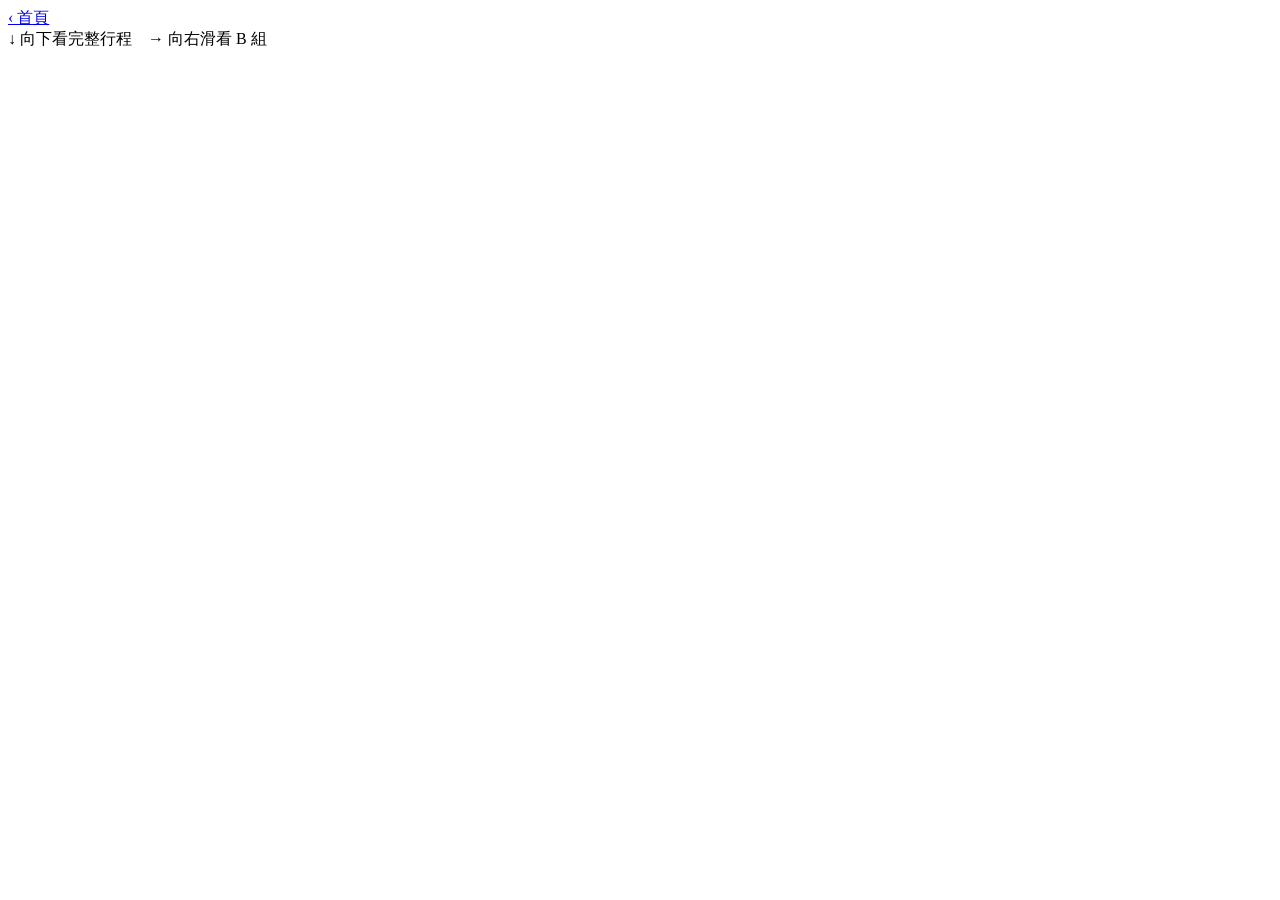
==== a.html @ 84671946 "Add a.html" ====
<!doctype html><html lang="zh-Hant"><head><meta charset="utf-8"><meta name="viewport" content="width=device-width,initial-scale=1,viewport-fit=cover"><meta name="theme-color" content="#f4f0e8"><title>A組親子組｜宜蘭三天兩夜</title><link rel="stylesheet" href="trip.css"></head><body><header class="top"><div class="topline"><a class="home" href="index.html">‹ 首頁</a><div class="viewname"></div></div><div class="hint">↓ 向下看完整行程　→ 向右滑看 B 組</div></header><main class="scroll"><table></table></main><script src="trip.js"></script><script>render('A')</script></body></html>
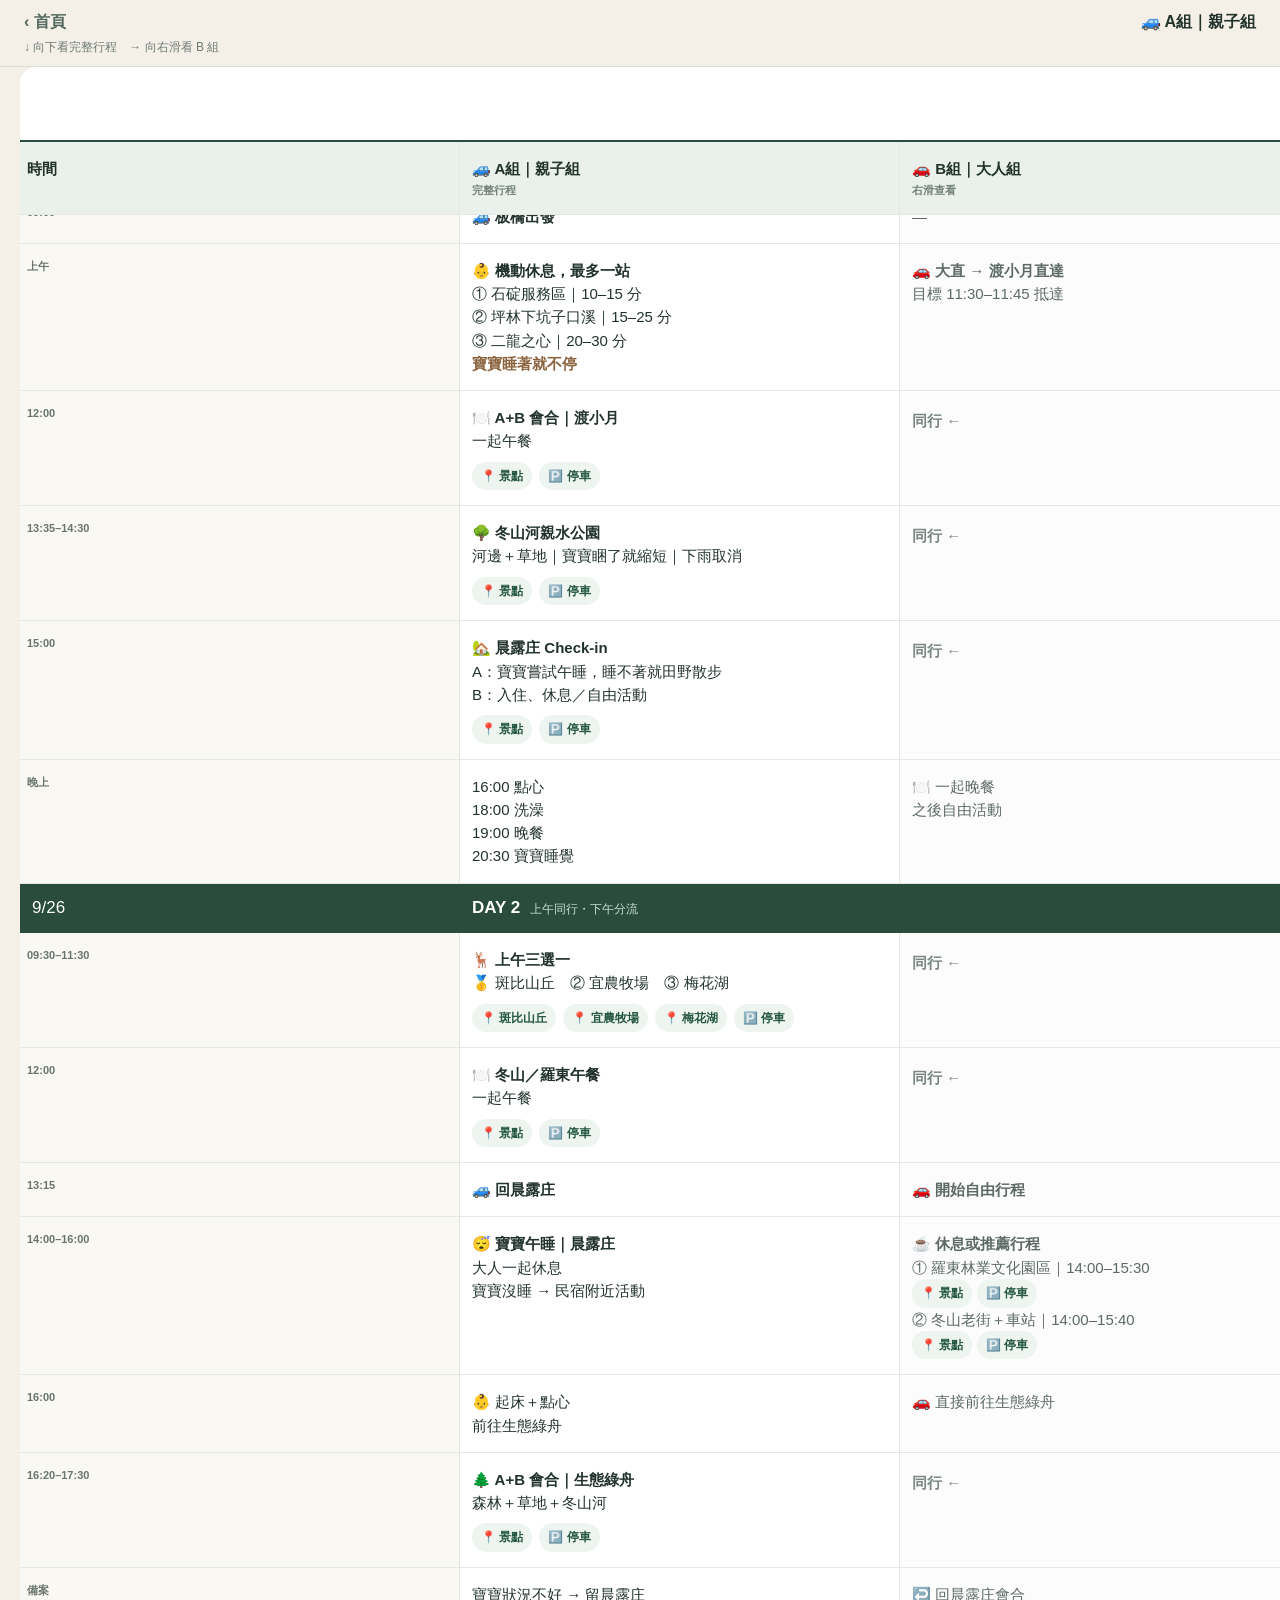
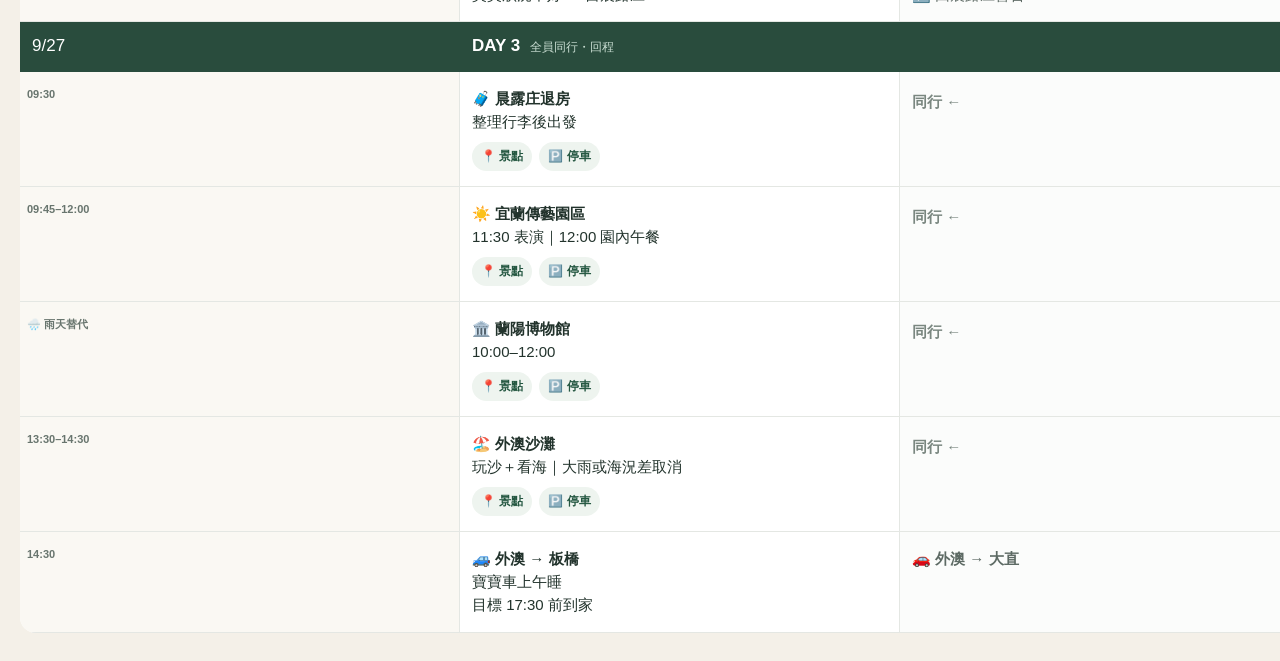
==== commit 3f25db20: "Refresh narrowed layout styles" ====
--- a/a.html
+++ b/a.html
@@ -1 +1 @@
-<!doctype html><html lang="zh-Hant"><head><meta charset="utf-8"><meta name="viewport" content="width=device-width,initial-scale=1,viewport-fit=cover"><meta name="theme-color" content="#f4f0e8"><title>A組親子組｜宜蘭三天兩夜</title><link rel="stylesheet" href="trip.css"></head><body><header class="top"><div class="topline"><a class="home" href="index.html">‹ 首頁</a><div class="viewname"></div></div><div class="hint">↓ 向下看完整行程　→ 向右滑看 B 組</div></header><main class="scroll"><table></table></main><script src="trip.js"></script><script>render('A')</script></body></html>
+<!doctype html><html lang="zh-Hant"><head><meta charset="utf-8"><meta name="viewport" content="width=device-width,initial-scale=1,viewport-fit=cover"><meta name="theme-color" content="#f4f0e8"><title>A組親子組｜宜蘭三天兩夜</title><link rel="stylesheet" href="trip.css?v=2"></head><body><header class="top"><div class="topline"><a class="home" href="index.html">‹ 首頁</a><div class="viewname"></div></div><div class="hint">↓ 向下看完整行程　→ 向右滑看 B 組</div></header><main class="scroll"><table></table></main><script src="trip.js"></script><script>render('A')</script></body></html>
--- a/trip.css
+++ b/trip.css
@@ -0,0 +1 @@
+*{box-sizing:border-box}html{background:#f4f0e8}body{margin:0;color:#22332c;font-family:-apple-system,BlinkMacSystemFont,"PingFang TC","Noto Sans TC",sans-serif}.top{position:sticky;top:0;z-index:5;background:#f4f0e8e8;backdrop-filter:blur(12px);padding:max(12px,env(safe-area-inset-top)) 16px 10px;border-bottom:1px solid #d9ddd7}.topline{display:flex;align-items:center;justify-content:space-between;gap:12px}.home{color:#53685d;text-decoration:none;font-weight:800}.viewname{font-weight:900}.hint{font-size:12px;color:#6e7b74;margin-top:6px}.scroll{overflow-x:auto;-webkit-overflow-scrolling:touch;scroll-snap-type:x proximity;padding-bottom:max(20px,env(safe-area-inset-bottom))}table{border-collapse:separate;border-spacing:0;width:max-content;min-width:100%;background:#fff}th,td{vertical-align:top;border-right:1px solid #e4e7e3;border-bottom:1px solid #e4e7e3;padding:15px 12px;line-height:1.55}thead th{position:sticky;top:75px;z-index:3;background:#eaf1ec;text-align:left;font-size:15px}thead th small{display:block;color:#718079;font-size:11px;margin-top:2px}thead th:first-child{left:0;z-index:4;width:58px;min-width:58px;max-width:58px;padding-left:7px;padding-right:7px}tbody th{position:sticky;left:0;z-index:2;width:58px;min-width:58px;max-width:58px;background:#faf8f3;text-align:left;font-size:11px;line-height:1.35;color:#68756e;padding-left:7px;padding-right:7px;overflow-wrap:anywhere}td{width:calc(100vw - 58px);min-width:calc(100vw - 58px);max-width:calc(100vw - 58px);scroll-snap-align:start;font-size:15px}td:nth-child(3){background:#fbfcfb;color:#5d6a64}.day td,.day th{background:#294c3d;color:white;border-color:#294c3d;padding-top:11px;padding-bottom:11px}.day td{font-size:17px}.day span{font-size:12px;font-weight:500;margin-left:10px;color:#c9ddd2}.links{display:flex;flex-wrap:wrap;gap:7px;margin-top:9px}.map{display:inline-block;background:#eef4ef;color:#245741;text-decoration:none;border-radius:999px;padding:5px 9px;font-size:12px;font-weight:800}.同行{display:inline-block;margin-top:3px;color:#7a8780;font-weight:800}em{color:#8b633e;font-style:normal;font-weight:700}@media(min-width:700px){td{width:440px;min-width:440px;max-width:440px}.scroll{padding:0 20px 28px}table{border-radius:16px;overflow:hidden}.top{padding-left:24px;padding-right:24px}}
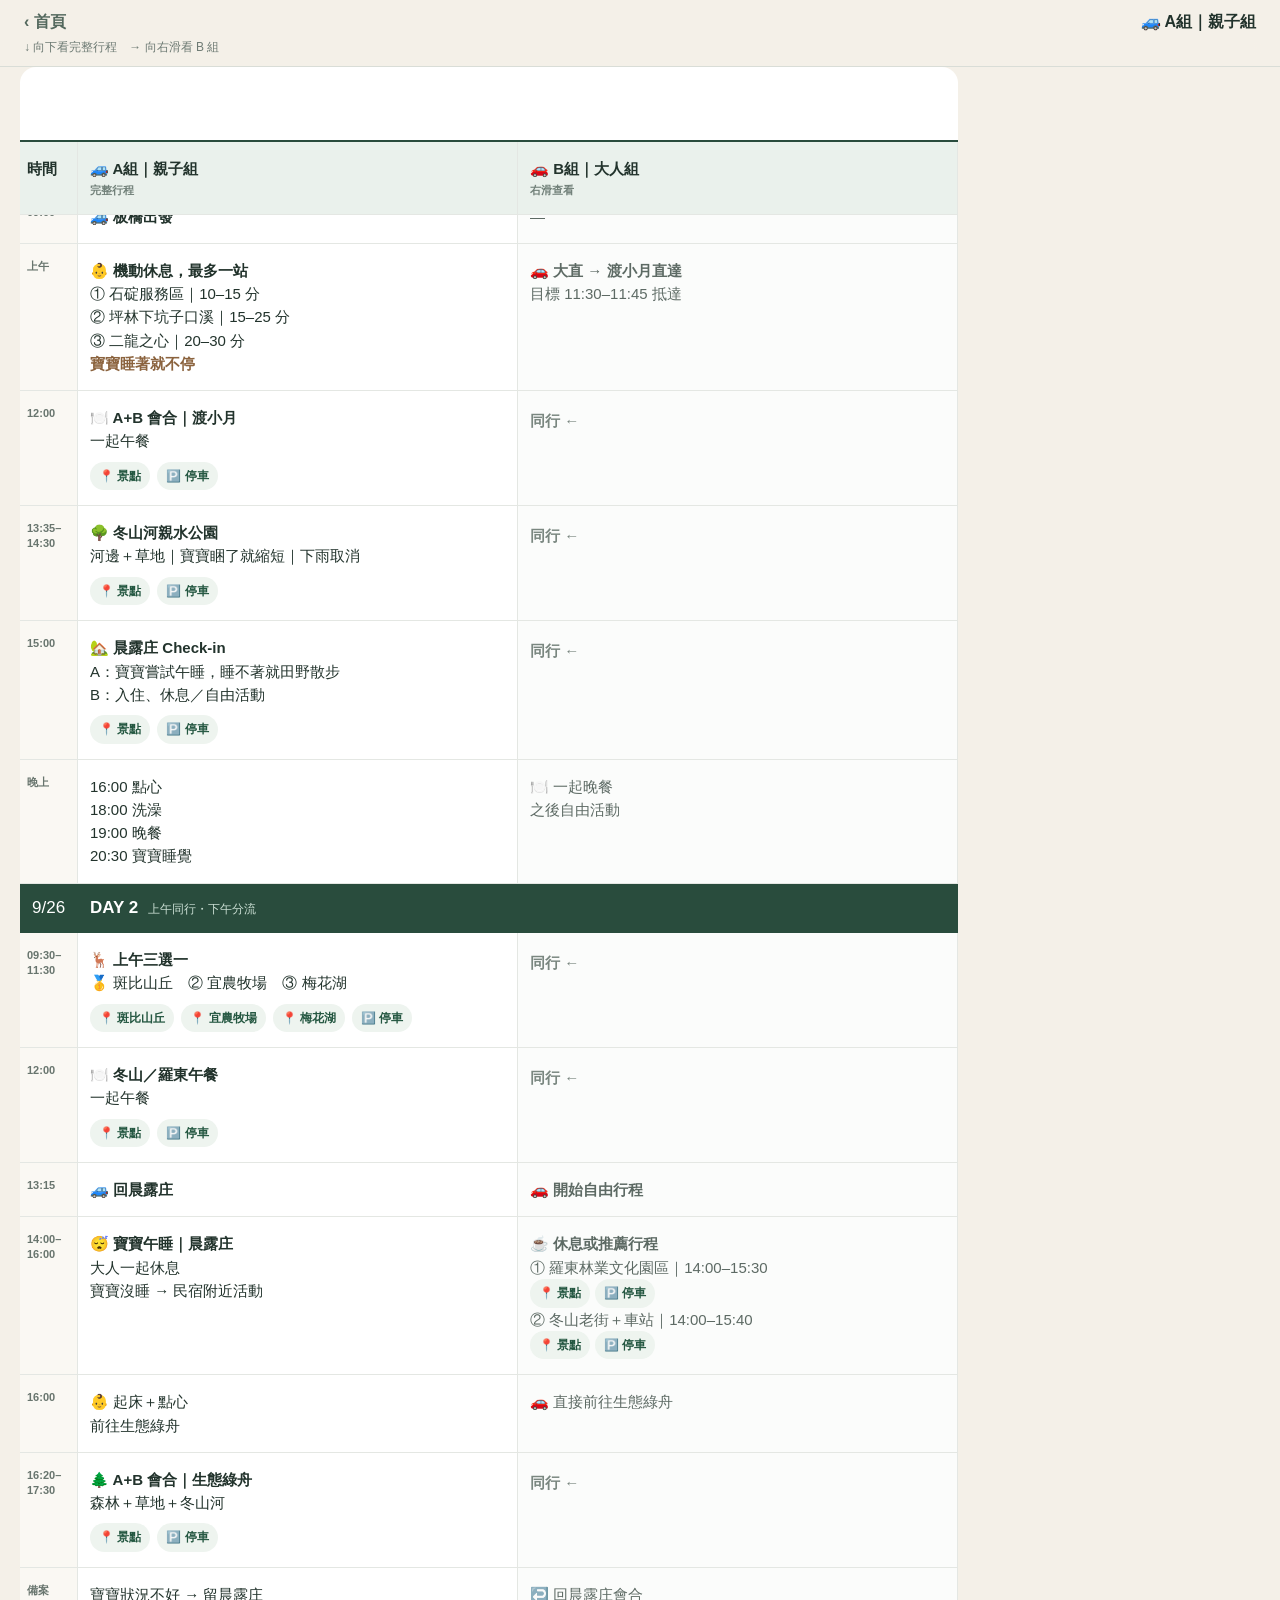
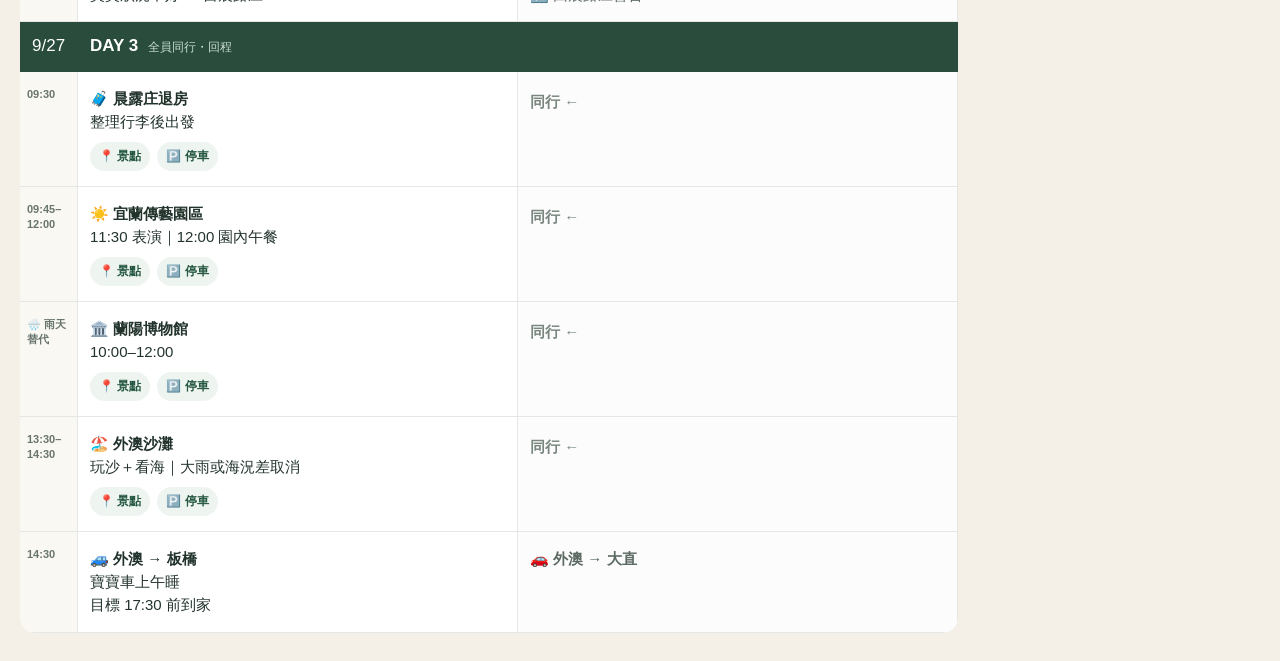
==== commit a32e4120: "Finalize narrow time column (a.html)" ====
--- a/a.html
+++ b/a.html
@@ -1 +1 @@
-<!doctype html><html lang="zh-Hant"><head><meta charset="utf-8"><meta name="viewport" content="width=device-width,initial-scale=1,viewport-fit=cover"><meta name="theme-color" content="#f4f0e8"><title>A組親子組｜宜蘭三天兩夜</title><link rel="stylesheet" href="trip.css?v=2"></head><body><header class="top"><div class="topline"><a class="home" href="index.html">‹ 首頁</a><div class="viewname"></div></div><div class="hint">↓ 向下看完整行程　→ 向右滑看 B 組</div></header><main class="scroll"><table></table></main><script src="trip.js"></script><script>render('A')</script></body></html>
+<!doctype html><html lang="zh-Hant"><head><meta charset="utf-8"><meta name="viewport" content="width=device-width,initial-scale=1,viewport-fit=cover"><meta name="theme-color" content="#f4f0e8"><title>A組親子組｜宜蘭三天兩夜</title><link rel="stylesheet" href="trip.css?v=3"></head><body><header class="top"><div class="topline"><a class="home" href="index.html">‹ 首頁</a><div class="viewname"></div></div><div class="hint">↓ 向下看完整行程　→ 向右滑看 B 組</div></header><main class="scroll"><table></table></main><script src="trip.js"></script><script>render('A')</script></body></html>
--- a/trip.css
+++ b/trip.css
@@ -1 +1 @@
-*{box-sizing:border-box}html{background:#f4f0e8}body{margin:0;color:#22332c;font-family:-apple-system,BlinkMacSystemFont,"PingFang TC","Noto Sans TC",sans-serif}.top{position:sticky;top:0;z-index:5;background:#f4f0e8e8;backdrop-filter:blur(12px);padding:max(12px,env(safe-area-inset-top)) 16px 10px;border-bottom:1px solid #d9ddd7}.topline{display:flex;align-items:center;justify-content:space-between;gap:12px}.home{color:#53685d;text-decoration:none;font-weight:800}.viewname{font-weight:900}.hint{font-size:12px;color:#6e7b74;margin-top:6px}.scroll{overflow-x:auto;-webkit-overflow-scrolling:touch;scroll-snap-type:x proximity;padding-bottom:max(20px,env(safe-area-inset-bottom))}table{border-collapse:separate;border-spacing:0;width:max-content;min-width:100%;background:#fff}th,td{vertical-align:top;border-right:1px solid #e4e7e3;border-bottom:1px solid #e4e7e3;padding:15px 12px;line-height:1.55}thead th{position:sticky;top:75px;z-index:3;background:#eaf1ec;text-align:left;font-size:15px}thead th small{display:block;color:#718079;font-size:11px;margin-top:2px}thead th:first-child{left:0;z-index:4;width:58px;min-width:58px;max-width:58px;padding-left:7px;padding-right:7px}tbody th{position:sticky;left:0;z-index:2;width:58px;min-width:58px;max-width:58px;background:#faf8f3;text-align:left;font-size:11px;line-height:1.35;color:#68756e;padding-left:7px;padding-right:7px;overflow-wrap:anywhere}td{width:calc(100vw - 58px);min-width:calc(100vw - 58px);max-width:calc(100vw - 58px);scroll-snap-align:start;font-size:15px}td:nth-child(3){background:#fbfcfb;color:#5d6a64}.day td,.day th{background:#294c3d;color:white;border-color:#294c3d;padding-top:11px;padding-bottom:11px}.day td{font-size:17px}.day span{font-size:12px;font-weight:500;margin-left:10px;color:#c9ddd2}.links{display:flex;flex-wrap:wrap;gap:7px;margin-top:9px}.map{display:inline-block;background:#eef4ef;color:#245741;text-decoration:none;border-radius:999px;padding:5px 9px;font-size:12px;font-weight:800}.同行{display:inline-block;margin-top:3px;color:#7a8780;font-weight:800}em{color:#8b633e;font-style:normal;font-weight:700}@media(min-width:700px){td{width:440px;min-width:440px;max-width:440px}.scroll{padding:0 20px 28px}table{border-radius:16px;overflow:hidden}.top{padding-left:24px;padding-right:24px}}
+*{box-sizing:border-box}html{background:#f4f0e8}body{margin:0;color:#22332c;font-family:-apple-system,BlinkMacSystemFont,"PingFang TC","Noto Sans TC",sans-serif}.top{position:sticky;top:0;z-index:5;background:#f4f0e8e8;backdrop-filter:blur(12px);padding:max(12px,env(safe-area-inset-top)) 16px 10px;border-bottom:1px solid #d9ddd7}.topline{display:flex;align-items:center;justify-content:space-between;gap:12px}.home{color:#53685d;text-decoration:none;font-weight:800}.viewname{font-weight:900}.hint{font-size:12px;color:#6e7b74;margin-top:6px}.scroll{overflow-x:auto;-webkit-overflow-scrolling:touch;scroll-snap-type:x proximity;padding-bottom:max(20px,env(safe-area-inset-bottom))}table{border-collapse:separate;border-spacing:0;table-layout:fixed;width:calc(200vw - 58px);min-width:calc(200vw - 58px);background:#fff}th,td{vertical-align:top;border-right:1px solid #e4e7e3;border-bottom:1px solid #e4e7e3;padding:15px 12px;line-height:1.55}thead th{position:sticky;top:75px;z-index:3;background:#eaf1ec;text-align:left;font-size:15px}thead th small{display:block;color:#718079;font-size:11px;margin-top:2px}thead th:first-child{left:0;z-index:4;width:58px;min-width:58px;max-width:58px;padding-left:7px;padding-right:7px}tbody th{position:sticky;left:0;z-index:2;width:58px;min-width:58px;max-width:58px;background:#faf8f3;text-align:left;font-size:11px;line-height:1.35;color:#68756e;padding-left:7px;padding-right:7px;overflow-wrap:anywhere}td{width:calc(100vw - 58px);min-width:calc(100vw - 58px);max-width:calc(100vw - 58px);scroll-snap-align:start;font-size:15px}td:nth-child(3){background:#fbfcfb;color:#5d6a64}.day td,.day th{background:#294c3d;color:white;border-color:#294c3d;padding-top:11px;padding-bottom:11px}.day td{font-size:17px}.day span{font-size:12px;font-weight:500;margin-left:10px;color:#c9ddd2}.links{display:flex;flex-wrap:wrap;gap:7px;margin-top:9px}.map{display:inline-block;background:#eef4ef;color:#245741;text-decoration:none;border-radius:999px;padding:5px 9px;font-size:12px;font-weight:800}.同行{display:inline-block;margin-top:3px;color:#7a8780;font-weight:800}em{color:#8b633e;font-style:normal;font-weight:700}@media(min-width:700px){td{width:440px;min-width:440px;max-width:440px}.scroll{padding:0 20px 28px}table{width:938px;min-width:938px;border-radius:16px;overflow:hidden}.top{padding-left:24px;padding-right:24px}}
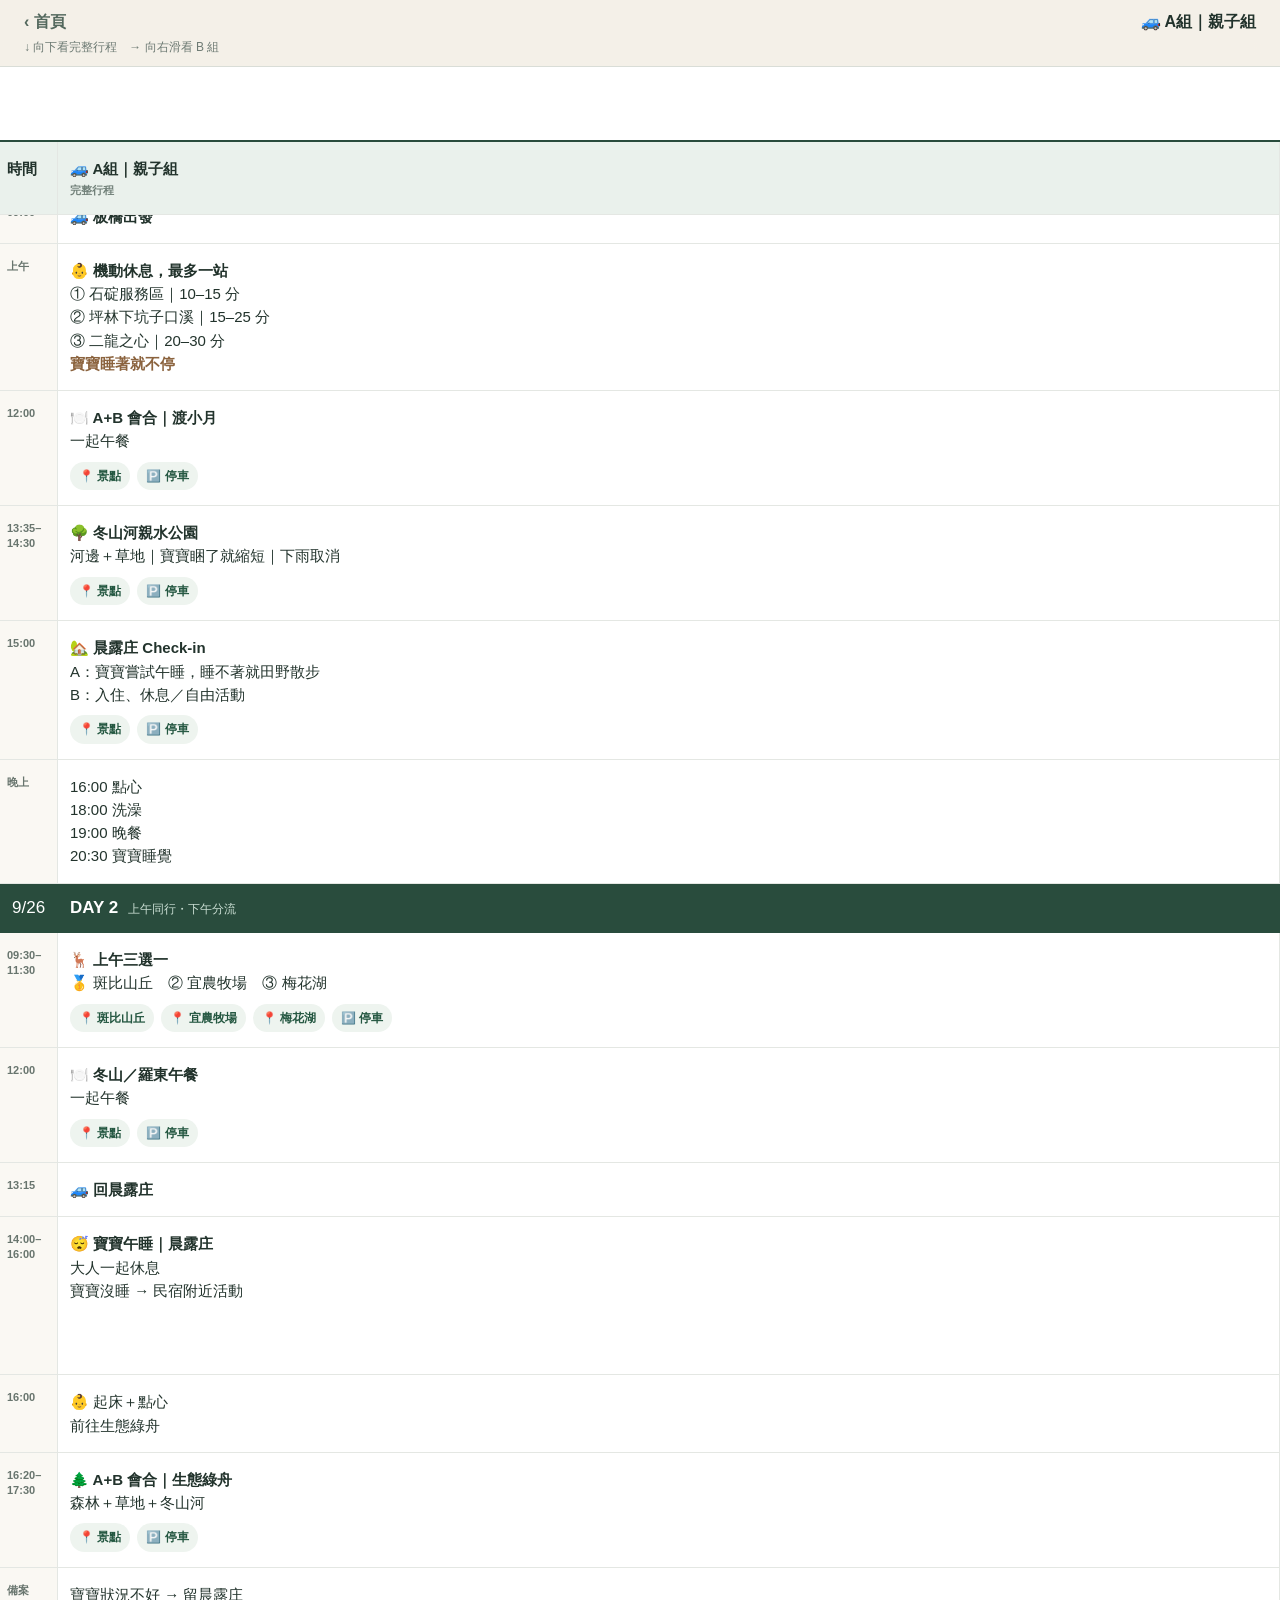
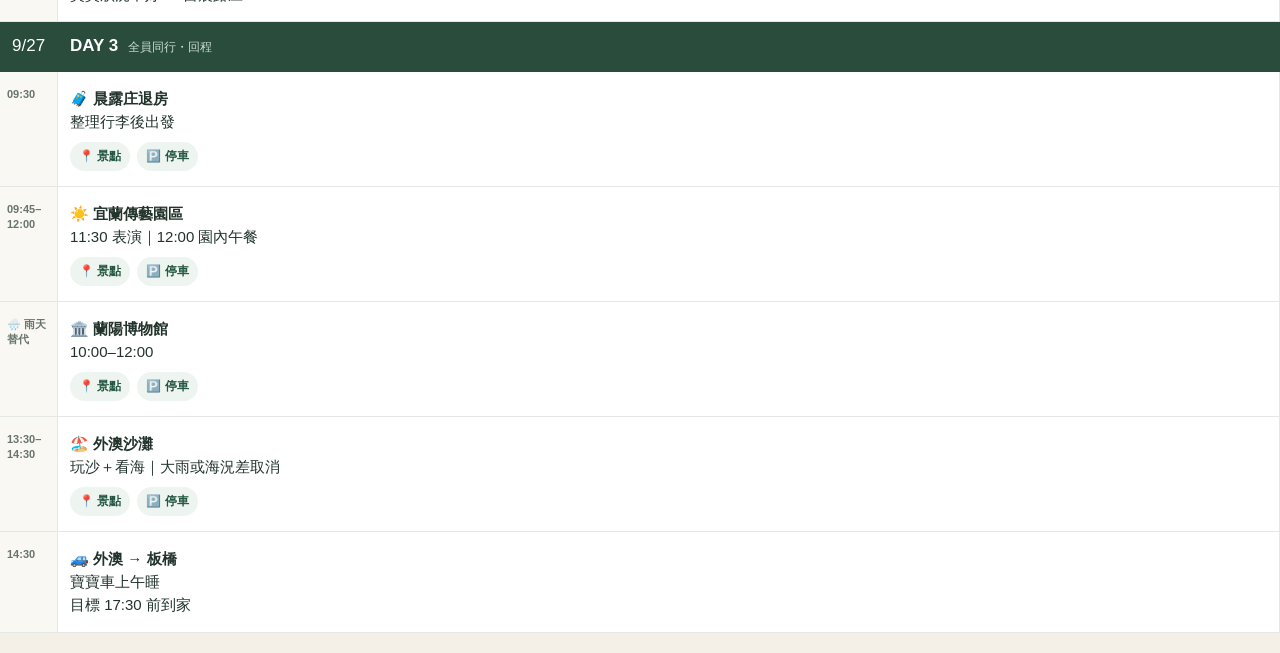
==== commit 79739c2d: "Keep the secondary itinerary off the initial viewport (a.html)" ====
--- a/a.html
+++ b/a.html
@@ -1 +1 @@
-<!doctype html><html lang="zh-Hant"><head><meta charset="utf-8"><meta name="viewport" content="width=device-width,initial-scale=1,viewport-fit=cover"><meta name="theme-color" content="#f4f0e8"><title>A組親子組｜宜蘭三天兩夜</title><link rel="stylesheet" href="trip.css?v=3"></head><body><header class="top"><div class="topline"><a class="home" href="index.html">‹ 首頁</a><div class="viewname"></div></div><div class="hint">↓ 向下看完整行程　→ 向右滑看 B 組</div></header><main class="scroll"><table></table></main><script src="trip.js"></script><script>render('A')</script></body></html>
+<!doctype html><html lang="zh-Hant"><head><meta charset="utf-8"><meta name="viewport" content="width=device-width,initial-scale=1,viewport-fit=cover"><meta name="theme-color" content="#f4f0e8"><title>A組親子組｜宜蘭三天兩夜</title><link rel="stylesheet" href="trip.css?v=4"></head><body><header class="top"><div class="topline"><a class="home" href="index.html">‹ 首頁</a><div class="viewname"></div></div><div class="hint">↓ 向下看完整行程　→ 向右滑看 B 組</div></header><main class="scroll"><table></table></main><script src="trip.js"></script><script>render('A')</script></body></html>
--- a/trip.css
+++ b/trip.css
@@ -1 +1 @@
-*{box-sizing:border-box}html{background:#f4f0e8}body{margin:0;color:#22332c;font-family:-apple-system,BlinkMacSystemFont,"PingFang TC","Noto Sans TC",sans-serif}.top{position:sticky;top:0;z-index:5;background:#f4f0e8e8;backdrop-filter:blur(12px);padding:max(12px,env(safe-area-inset-top)) 16px 10px;border-bottom:1px solid #d9ddd7}.topline{display:flex;align-items:center;justify-content:space-between;gap:12px}.home{color:#53685d;text-decoration:none;font-weight:800}.viewname{font-weight:900}.hint{font-size:12px;color:#6e7b74;margin-top:6px}.scroll{overflow-x:auto;-webkit-overflow-scrolling:touch;scroll-snap-type:x proximity;padding-bottom:max(20px,env(safe-area-inset-bottom))}table{border-collapse:separate;border-spacing:0;table-layout:fixed;width:calc(200vw - 58px);min-width:calc(200vw - 58px);background:#fff}th,td{vertical-align:top;border-right:1px solid #e4e7e3;border-bottom:1px solid #e4e7e3;padding:15px 12px;line-height:1.55}thead th{position:sticky;top:75px;z-index:3;background:#eaf1ec;text-align:left;font-size:15px}thead th small{display:block;color:#718079;font-size:11px;margin-top:2px}thead th:first-child{left:0;z-index:4;width:58px;min-width:58px;max-width:58px;padding-left:7px;padding-right:7px}tbody th{position:sticky;left:0;z-index:2;width:58px;min-width:58px;max-width:58px;background:#faf8f3;text-align:left;font-size:11px;line-height:1.35;color:#68756e;padding-left:7px;padding-right:7px;overflow-wrap:anywhere}td{width:calc(100vw - 58px);min-width:calc(100vw - 58px);max-width:calc(100vw - 58px);scroll-snap-align:start;font-size:15px}td:nth-child(3){background:#fbfcfb;color:#5d6a64}.day td,.day th{background:#294c3d;color:white;border-color:#294c3d;padding-top:11px;padding-bottom:11px}.day td{font-size:17px}.day span{font-size:12px;font-weight:500;margin-left:10px;color:#c9ddd2}.links{display:flex;flex-wrap:wrap;gap:7px;margin-top:9px}.map{display:inline-block;background:#eef4ef;color:#245741;text-decoration:none;border-radius:999px;padding:5px 9px;font-size:12px;font-weight:800}.同行{display:inline-block;margin-top:3px;color:#7a8780;font-weight:800}em{color:#8b633e;font-style:normal;font-weight:700}@media(min-width:700px){td{width:440px;min-width:440px;max-width:440px}.scroll{padding:0 20px 28px}table{width:938px;min-width:938px;border-radius:16px;overflow:hidden}.top{padding-left:24px;padding-right:24px}}
+*{box-sizing:border-box}html{background:#f4f0e8}body{margin:0;color:#22332c;font-family:-apple-system,BlinkMacSystemFont,"PingFang TC","Noto Sans TC",sans-serif}.top{position:sticky;top:0;z-index:5;background:#f4f0e8e8;backdrop-filter:blur(12px);padding:max(12px,env(safe-area-inset-top)) 16px 10px;border-bottom:1px solid #d9ddd7}.topline{display:flex;align-items:center;justify-content:space-between;gap:12px}.home{color:#53685d;text-decoration:none;font-weight:800}.viewname{font-weight:900}.hint{font-size:12px;color:#6e7b74;margin-top:6px}.scroll{width:100%;overflow-x:auto;-webkit-overflow-scrolling:touch;scroll-snap-type:x mandatory;padding-bottom:max(20px,env(safe-area-inset-bottom))}table{border-collapse:separate;border-spacing:0;table-layout:fixed;width:calc(200dvw - 58px);min-width:calc(200dvw - 58px);background:#fff}th,td{vertical-align:top;border-right:1px solid #e4e7e3;border-bottom:1px solid #e4e7e3;padding:15px 12px;line-height:1.55}thead th{position:sticky;top:75px;z-index:3;background:#eaf1ec;text-align:left;font-size:15px}thead th small{display:block;color:#718079;font-size:11px;margin-top:2px}thead th:first-child{left:0;z-index:4;width:58px;min-width:58px;max-width:58px;padding-left:7px;padding-right:7px}tbody th{position:sticky;left:0;z-index:2;width:58px;min-width:58px;max-width:58px;background:#faf8f3;text-align:left;font-size:11px;line-height:1.35;color:#68756e;padding-left:7px;padding-right:7px;overflow-wrap:anywhere}td{width:calc(100dvw - 58px);min-width:calc(100dvw - 58px);max-width:calc(100dvw - 58px);scroll-snap-align:start;font-size:15px}td:nth-child(3){background:#fbfcfb;color:#5d6a64}.day td,.day th{background:#294c3d;color:white;border-color:#294c3d;padding-top:11px;padding-bottom:11px}.day td{font-size:17px}.day span{font-size:12px;font-weight:500;margin-left:10px;color:#c9ddd2}.links{display:flex;flex-wrap:wrap;gap:7px;margin-top:9px}.map{display:inline-block;background:#eef4ef;color:#245741;text-decoration:none;border-radius:999px;padding:5px 9px;font-size:12px;font-weight:800}.同行{display:inline-block;margin-top:3px;color:#7a8780;font-weight:800}em{color:#8b633e;font-style:normal;font-weight:700}@media(min-width:700px){.top{padding-left:24px;padding-right:24px}}
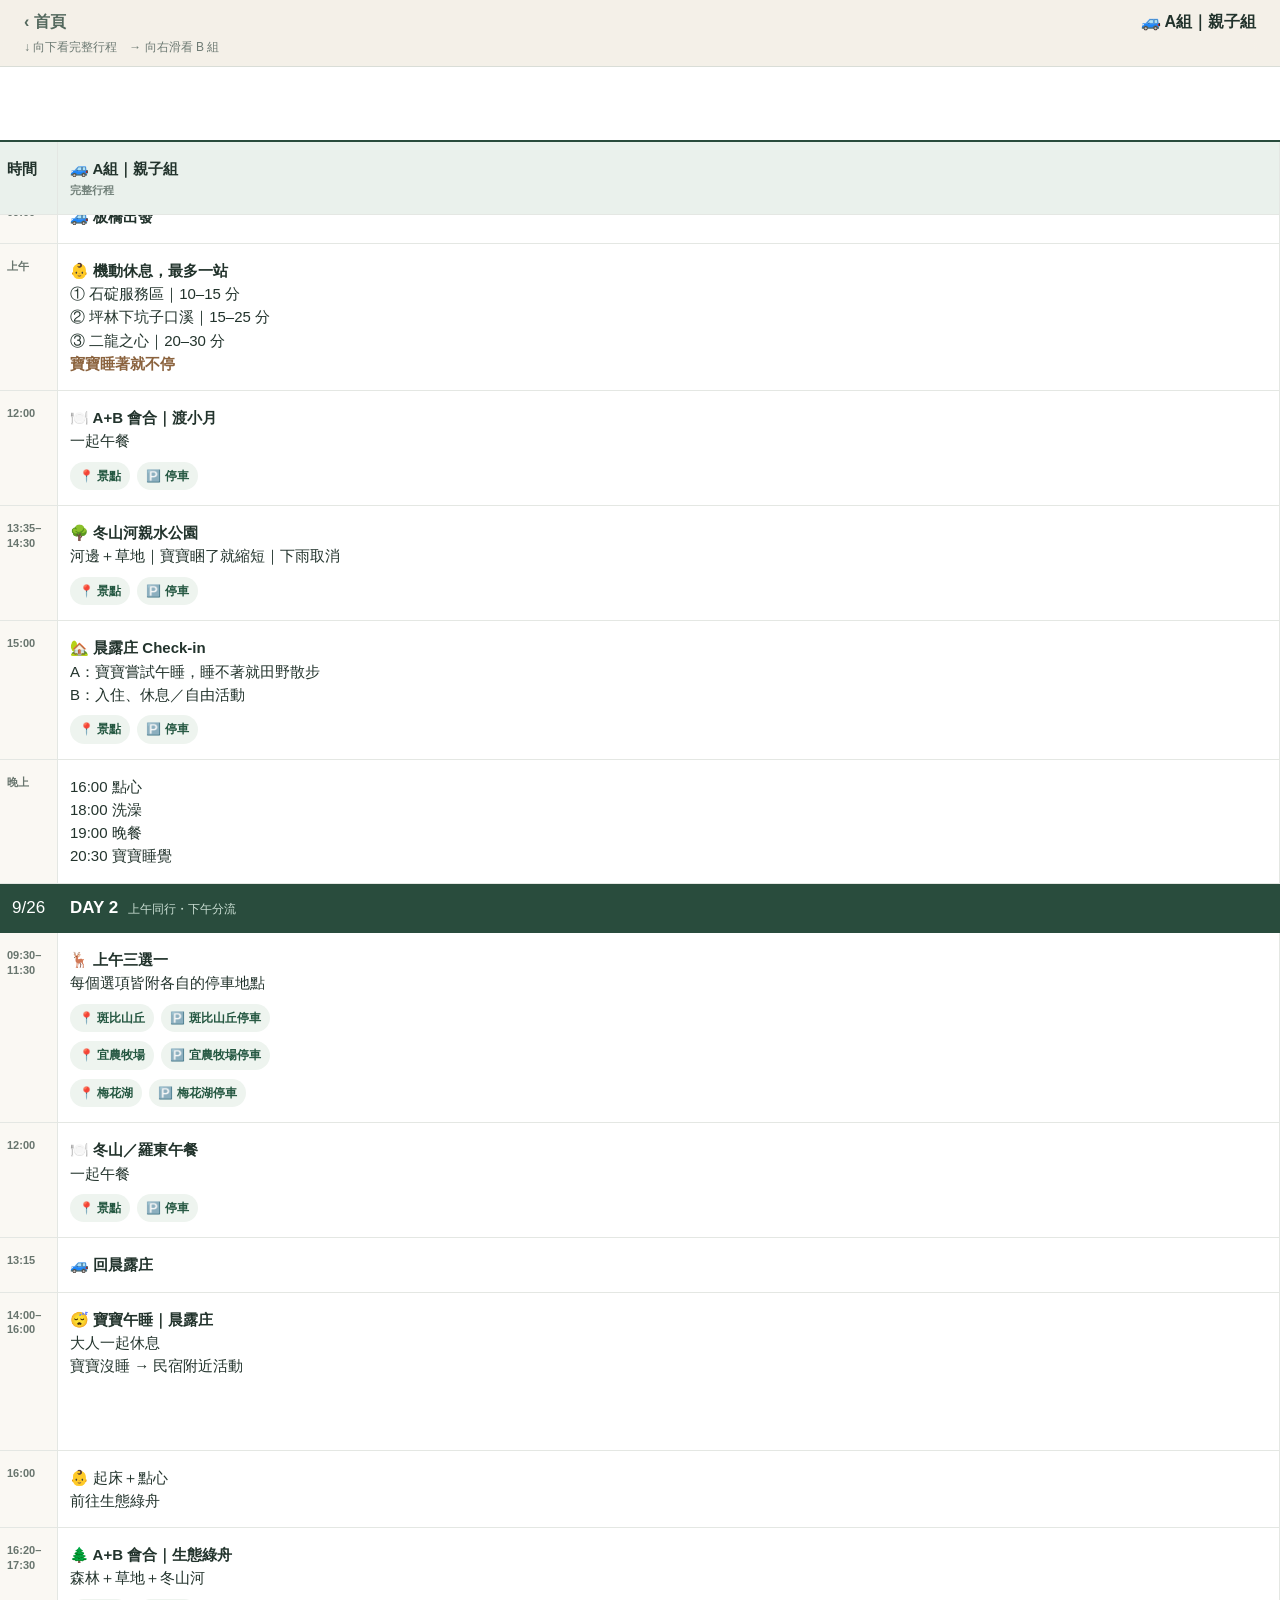
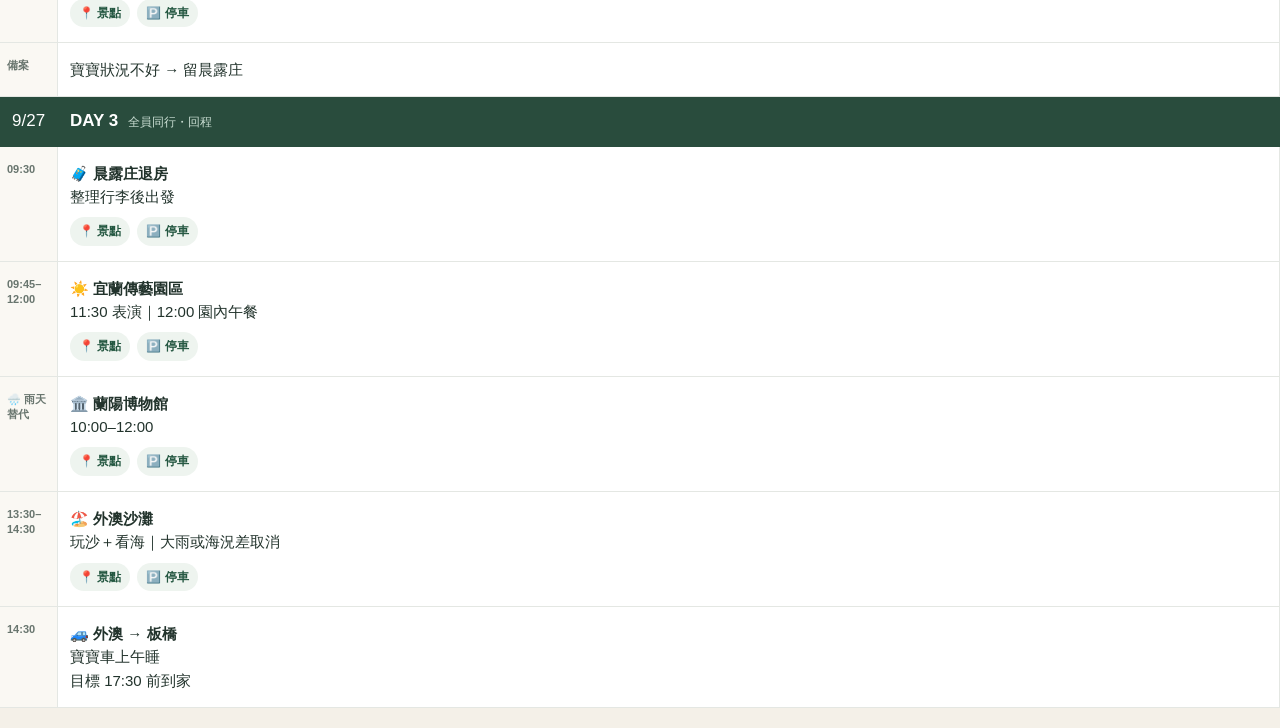
==== commit ac246bca: "Add separate parking links for all three options (a.html)" ====
--- a/a.html
+++ b/a.html
@@ -1 +1 @@
-<!doctype html><html lang="zh-Hant"><head><meta charset="utf-8"><meta name="viewport" content="width=device-width,initial-scale=1,viewport-fit=cover"><meta name="theme-color" content="#f4f0e8"><title>A組親子組｜宜蘭三天兩夜</title><link rel="stylesheet" href="trip.css?v=4"></head><body><header class="top"><div class="topline"><a class="home" href="index.html">‹ 首頁</a><div class="viewname"></div></div><div class="hint">↓ 向下看完整行程　→ 向右滑看 B 組</div></header><main class="scroll"><table></table></main><script src="trip.js"></script><script>render('A')</script></body></html>
+<!doctype html><html lang="zh-Hant"><head><meta charset="utf-8"><meta name="viewport" content="width=device-width,initial-scale=1,viewport-fit=cover"><meta name="theme-color" content="#f4f0e8"><title>A組親子組｜宜蘭三天兩夜</title><link rel="stylesheet" href="trip.css?v=4"></head><body><header class="top"><div class="topline"><a class="home" href="index.html">‹ 首頁</a><div class="viewname"></div></div><div class="hint">↓ 向下看完整行程　→ 向右滑看 B 組</div></header><main class="scroll"><table></table></main><script src="trip.js?v=2"></script><script>render('A')</script></body></html>
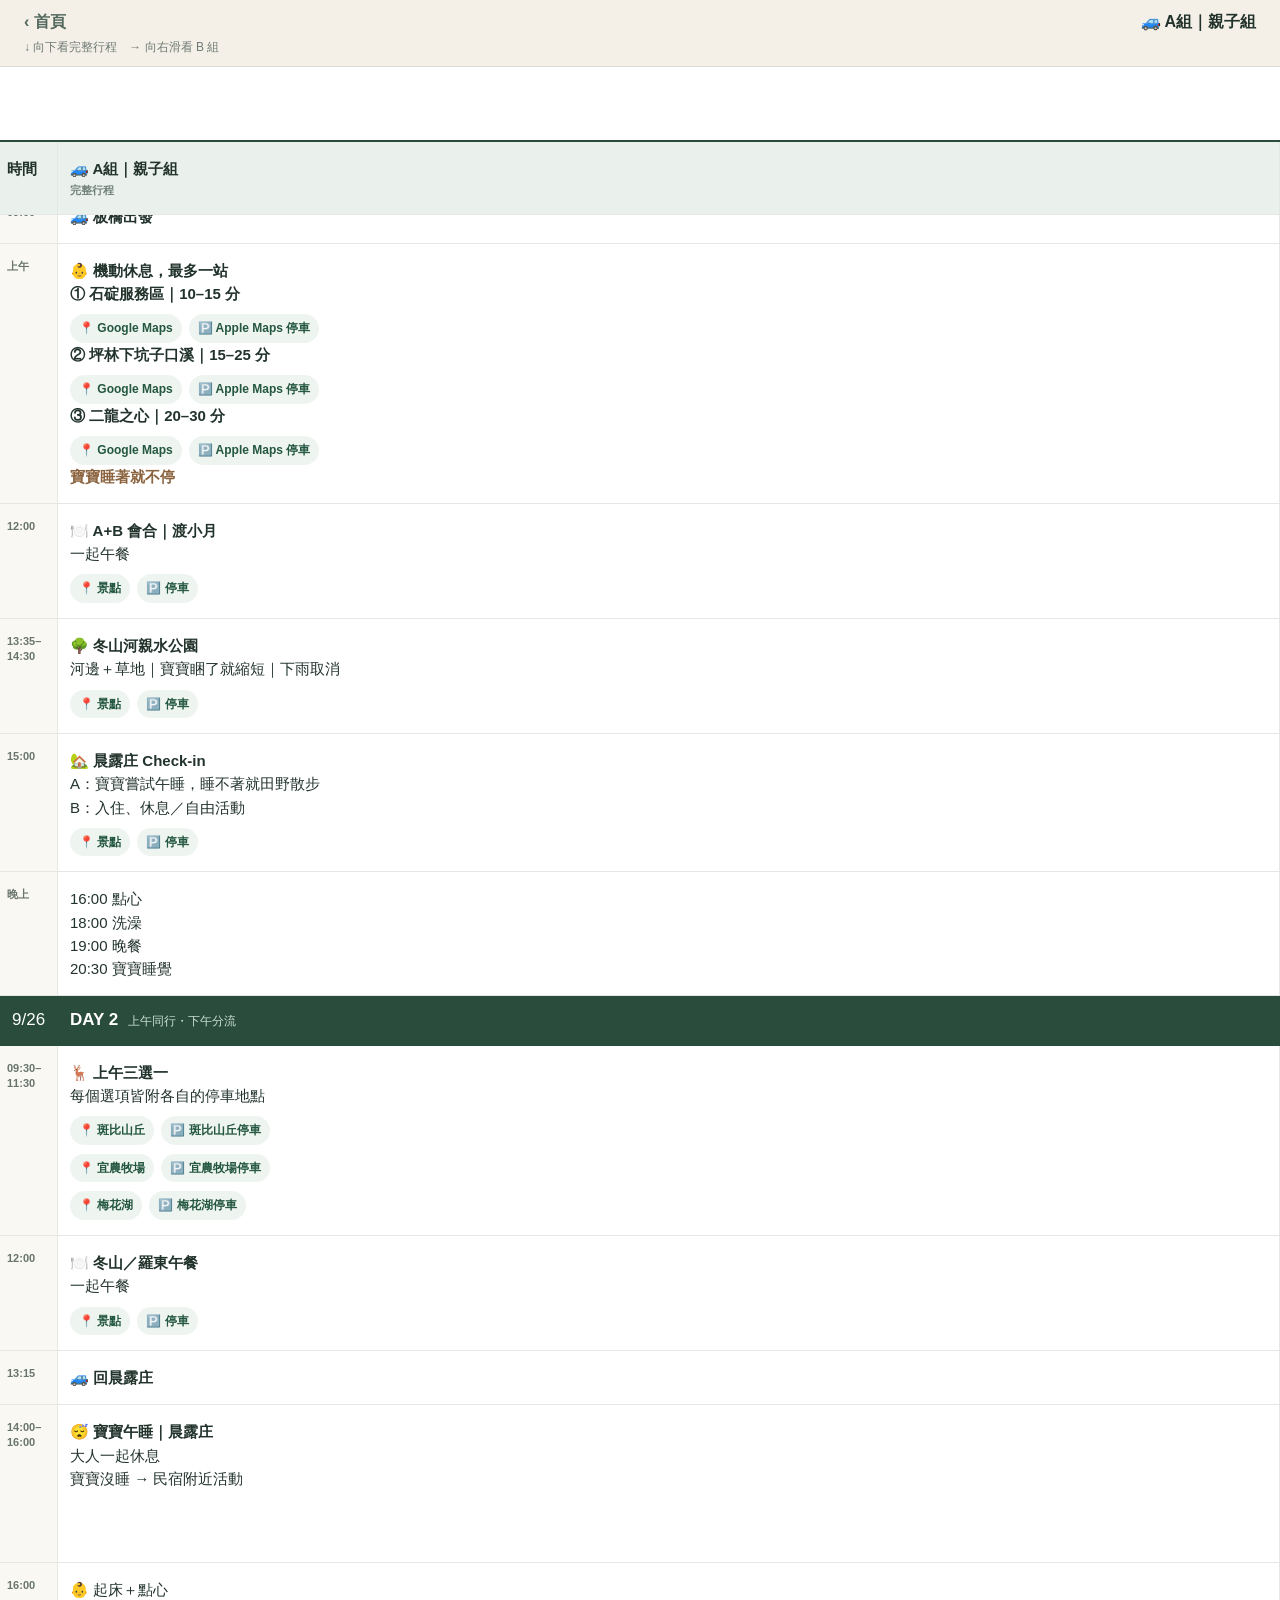
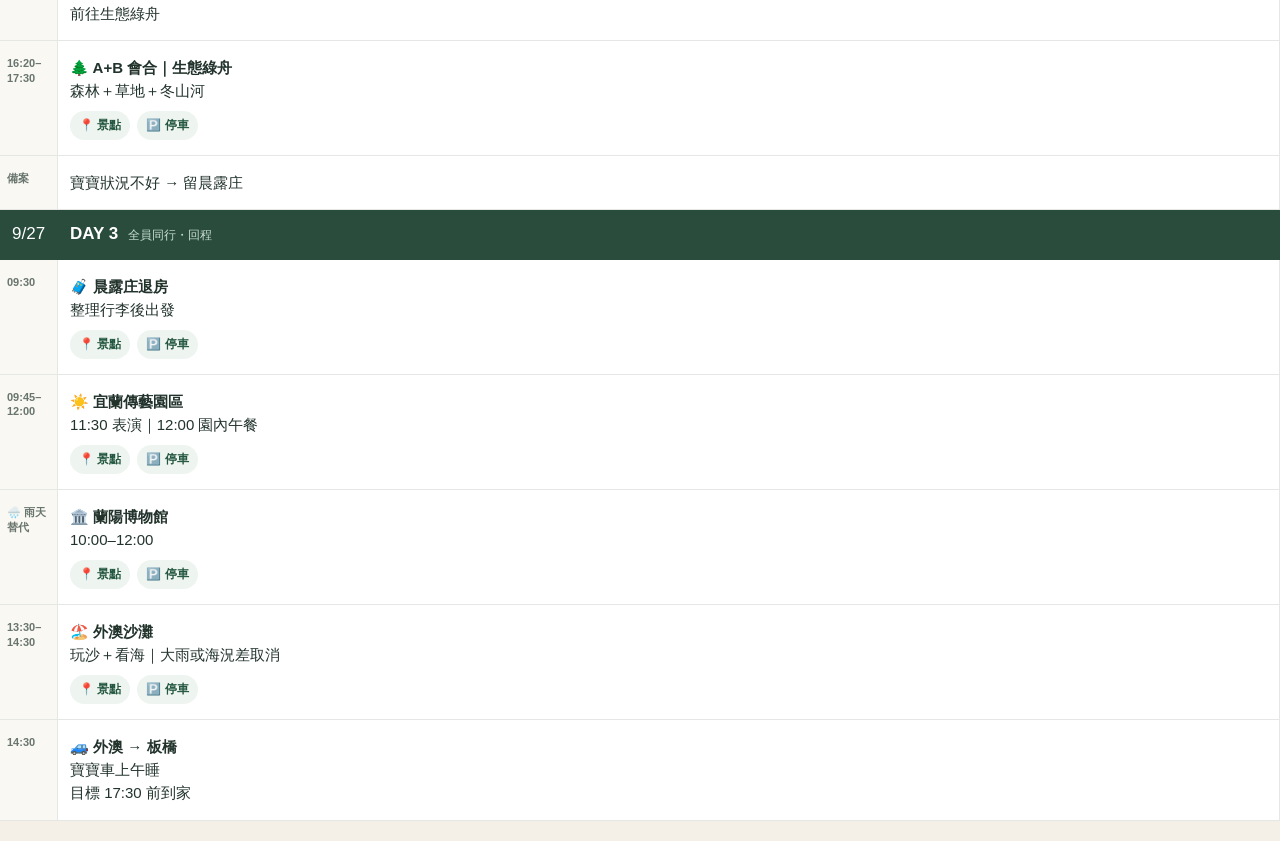
==== commit 951080db: "Add maps and parking for Day 1 backup stops (a.html)" ====
--- a/a.html
+++ b/a.html
@@ -1 +1 @@
-<!doctype html><html lang="zh-Hant"><head><meta charset="utf-8"><meta name="viewport" content="width=device-width,initial-scale=1,viewport-fit=cover"><meta name="theme-color" content="#f4f0e8"><title>A組親子組｜宜蘭三天兩夜</title><link rel="stylesheet" href="trip.css?v=4"></head><body><header class="top"><div class="topline"><a class="home" href="index.html">‹ 首頁</a><div class="viewname"></div></div><div class="hint">↓ 向下看完整行程　→ 向右滑看 B 組</div></header><main class="scroll"><table></table></main><script src="trip.js?v=2"></script><script>render('A')</script></body></html>
+<!doctype html><html lang="zh-Hant"><head><meta charset="utf-8"><meta name="viewport" content="width=device-width,initial-scale=1,viewport-fit=cover"><meta name="theme-color" content="#f4f0e8"><title>A組親子組｜宜蘭三天兩夜</title><link rel="stylesheet" href="trip.css?v=4"></head><body><header class="top"><div class="topline"><a class="home" href="index.html">‹ 首頁</a><div class="viewname"></div></div><div class="hint">↓ 向下看完整行程　→ 向右滑看 B 組</div></header><main class="scroll"><table></table></main><script src="trip.js?v=3"></script><script>render('A')</script></body></html>
